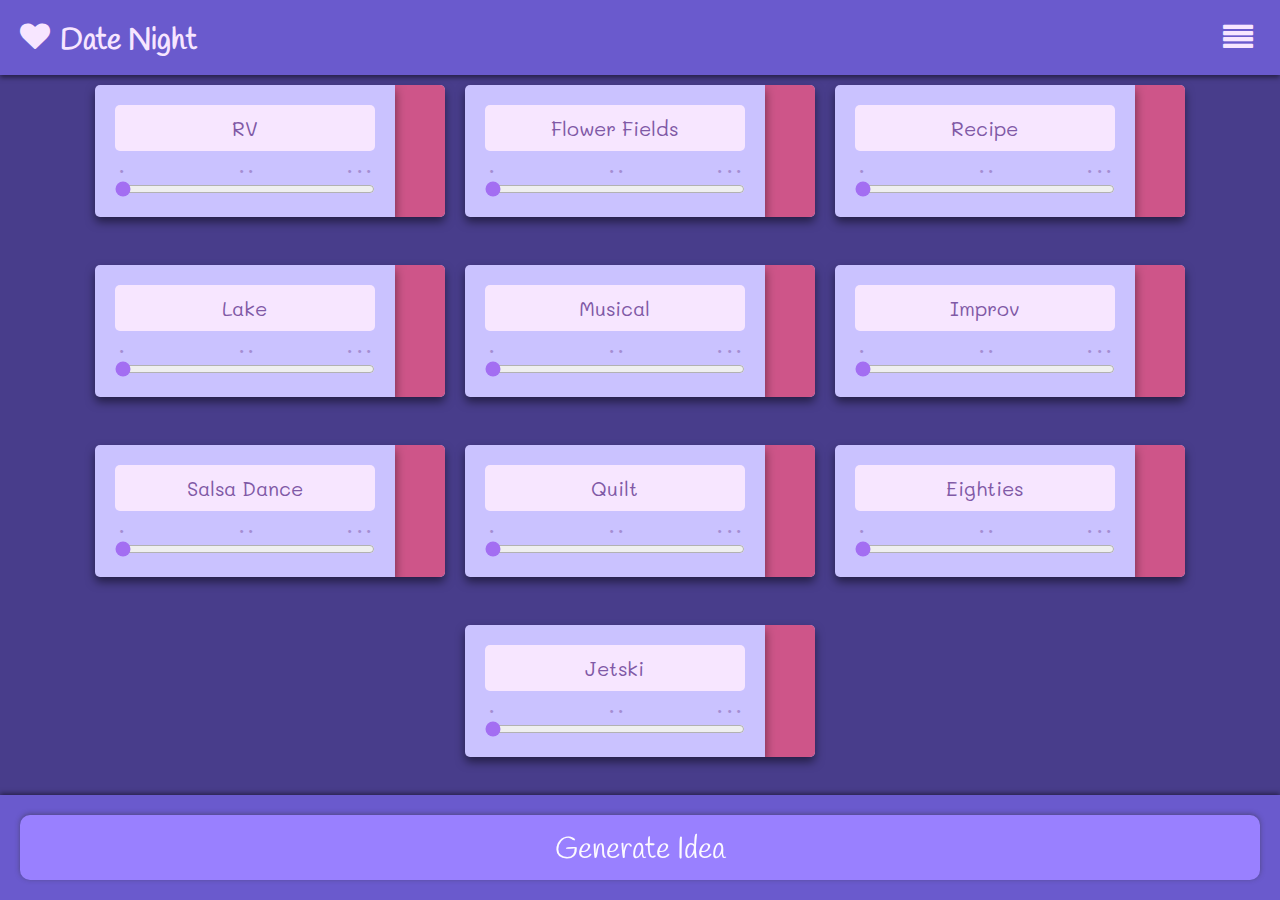
==== date-idea-generator/indexNew.html @ 9ac773ab "First checkpoint" ====
<!DOCTYPE html>
<html>

<head>
    <meta charset="utf-8">
    <meta http-equiv="X-UA-Compatible" content="IE=edge">
    <title>Date Night</title>
    <meta name="description" content="">
    <meta name="viewport" content="width=device-width, initial-scale=1">
    <link rel="stylesheet" href="indexNew.css">
</head>

<body>
    <header>
        <div class="logo">
            <i class="icon">G</i>
            <h2>Date Night</h2>
        </div>
        <button class="sys-btn" id="edit-btn"><i class="icon">B</i></button>
    </header>

    <section id="section">
    </section>

    <footer>
        <button class="main-btn">
            <h1>Generate Idea</h1>
        </button>
    </footer>

    <script src="indexNew.js" defer></script>
</body>

</html>
---- date-idea-generator/indexNew.css ----
@import url('https://fonts.googleapis.com/css2?family=Handlee&family=Mali:wght@200;300;400;500;700&display=swap');

@font-face {
    font-family: 'Icons';
    src: url('./icons.ttf');
    font-weight: normal;
    font-style: normal;
}

:root {
    font-size: 10px;
    font-family: "Tahoma", sans-serif;
}

h1 {
    font-family: 'Handlee';
    font-size: 3rem;
    font-weight: normal;
    color: hsl(281, 100%, 99%);
    line-height: 3rem;
}

h2 {
    font-size: 3rem;
    font-family: 'Handlee';
    padding-top: 0.5rem;
    /* margin: 0; */
    line-height: 3rem;
}

p {
    color: hsl(270, 30%, 50%);
    font-size: 2.5rem;
}

small {
    color: hsl(270, 30%, 50%, 50%);
    font-size: 1.5rem;
    font-family: 'Gill Sans', 'Gill Sans MT', Calibri, 'Trebuchet MS', sans-serif;
    font-weight: bold;
    margin-bottom: 2rem;
}

.dots {
    line-height: 0rem;
    text-align: center;
    letter-spacing: 0.25rem;
    padding-left: 0.25rem;
    position: relative;
    top: -0.25rem;
    opacity: 50%;
}

.icon {
    display: inline-block;
    font-family: 'Icons';
    font-style: normal;
    font-weight: normal;
    line-height: 1;
    -webkit-font-smoothing: antialiased;
    -moz-osx-font-smoothing: grayscale;
    font-size: 3rem;
    color: hsl(281, 100%, 95%);
    padding: 0 0 0.75rem;
  }

*,
*::before,
*::after {
    margin: 0;
    box-sizing: border-box;
    border: 0;
    font-family: 'Mali';
    color: hsl(281, 100%, 95%);
}

*::-webkit-scrollbar {
    width: 0 !important
}

html {
    height: 100%;
    scrollbar-width: none;
}

body {
    height: 100%;
    -ms-overflow-style: none;
    overflow: hidden;
    background: darkslateblue;
}

header {
    width: 100%;
    max-height: 8rem;
    position: sticky;
    z-index: 4;
    top: 0;
    padding: 2rem 2rem 1.5rem;
    display: flex;
    justify-content: space-between;
    align-items: center;
    box-shadow: 0 0.25rem 0.5rem 0 hsla(0, 0%, 0%, 0.5);
    background: slateblue;
}

section {
    height: calc(100% - 18rem);
    display: flex;
    flex-wrap: wrap;
    justify-content: center;
    overflow-y: scroll;
}

footer {
    position: fixed;
    bottom: 0;
    padding: 2rem;
    width: 100%;
    background: slateblue;
    box-shadow: 0 -0.25rem 0.5rem 0 #00000080;
    z-index: 4;
}

.logo {
    display: flex;
    gap: 1rem;
}

.card {
    margin: 1rem;
    position: relative;
    z-index: 2;
    width: 100%;
    max-width: 35rem;
    height: min-content;
    display: flex;
    background: hsl(248, 100%, 88%);
    border-radius: 0.5rem;
    box-shadow: 0 0.5rem 1rem 0 hsla(0, 0%, 0%, 0.5);
    overflow: hidden;
}

.face {
    display: grid;
    gap: 1.5rem;
    width: 100%;
    padding: 2rem;
    box-shadow: 0 0.5rem 1rem 0 hsla(0, 0%, 0%, 0.5);
    position: relative;
    z-index: 2;
}

.text-btn {
    padding: 1rem;
    font-size: 2rem;
    text-align: center;
    background: hsl(281, 100%, 95%);
    color: hsl(270, 30%, 50%);
    border-radius: 0.5rem;
}

.delete-btn {
    padding: 0;
    width: 6rem;
    position: relative;
    z-index: 1;
    background: hsl(334, 55%, 57%);
    transition: width 0.1s ease-in-out;
}

.main-btn {
    width: 100%;
    padding: 2rem 0rem 1.5rem;
    box-shadow: 0 -0.1rem 0.5rem 0 hsl(0, 0%, 20%, 50%);
    border-radius: 1rem;
    background: hsl(252, 100%, 75%);
    position: relative;
    z-index: 6;
    transition: background-color 0.2s ease-in-out;
}

.slider-label {
    display: flex;
    justify-content: space-between;
}

.slider {
    accent-color: hsl(264, 84%, 69%);
}

.slider:hover {
    accent-color: hsl(264, 84%, 69%);
}

.slider:active {
    accent-color: hsl(264, 84%, 69%);
}

.sys-btn {
    background: none;
}

button,
input[type="range"] {
    cursor: pointer;
}

button:hover {
    filter: brightness(95%) saturate(150%);
}

button:active {
    filter: brightness(100%);
}
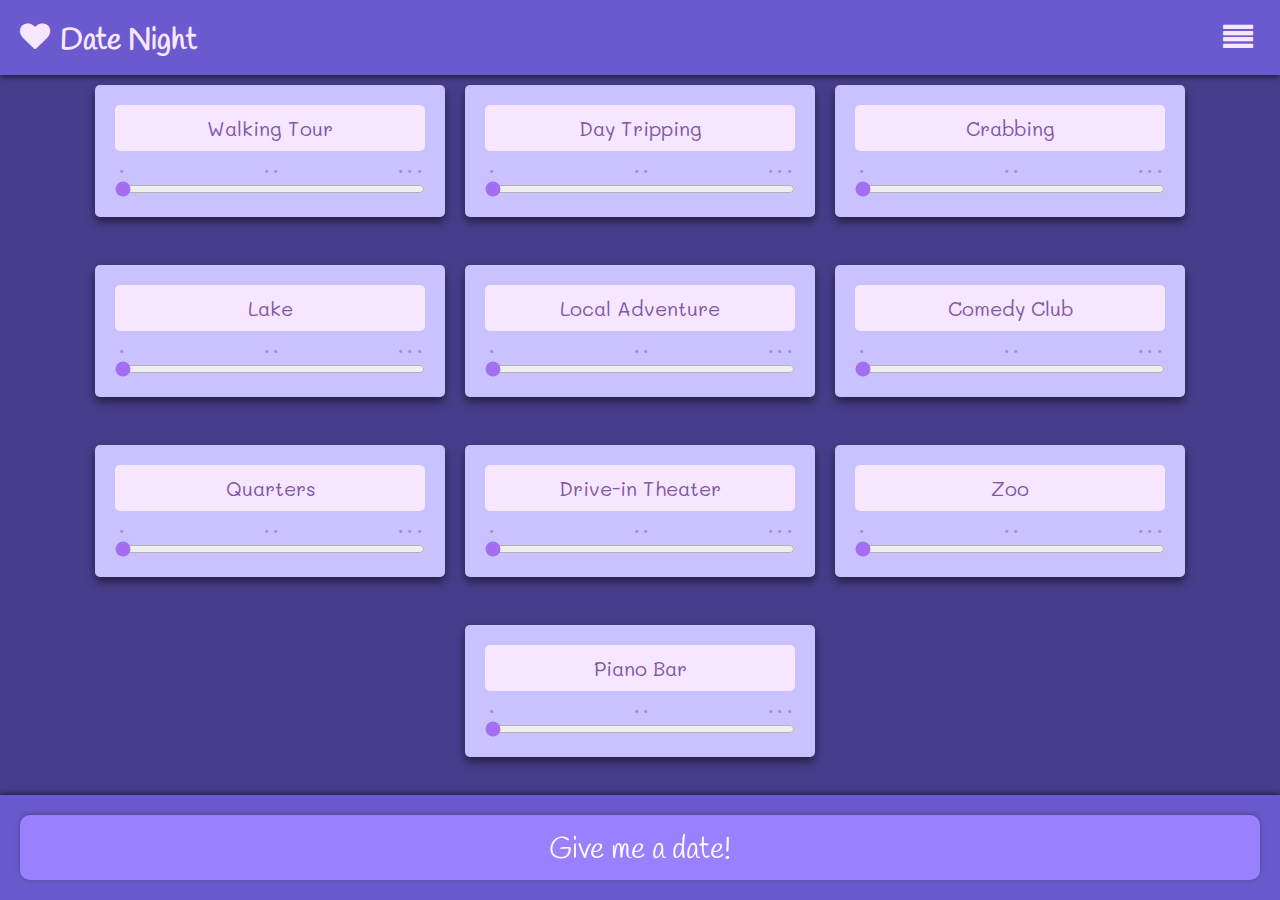
==== commit 323933a7: "New" ====
--- a/date-idea-generator/indexNew.html
+++ b/date-idea-generator/indexNew.html
@@ -23,8 +23,8 @@
     </section>
 
     <footer>
-        <button class="main-btn">
-            <h1>Generate Idea</h1>
+        <button class="main-btn" id="main-btn">
+            <h1>Give me a date!</h1>
         </button>
     </footer>
 
--- a/date-idea-generator/indexNew.css
+++ b/date-idea-generator/indexNew.css
@@ -162,7 +162,7 @@
 
 .delete-btn {
     padding: 0;
-    width: 6rem;
+    width: 0rem;
     position: relative;
     z-index: 1;
     background: hsl(334, 55%, 57%);
